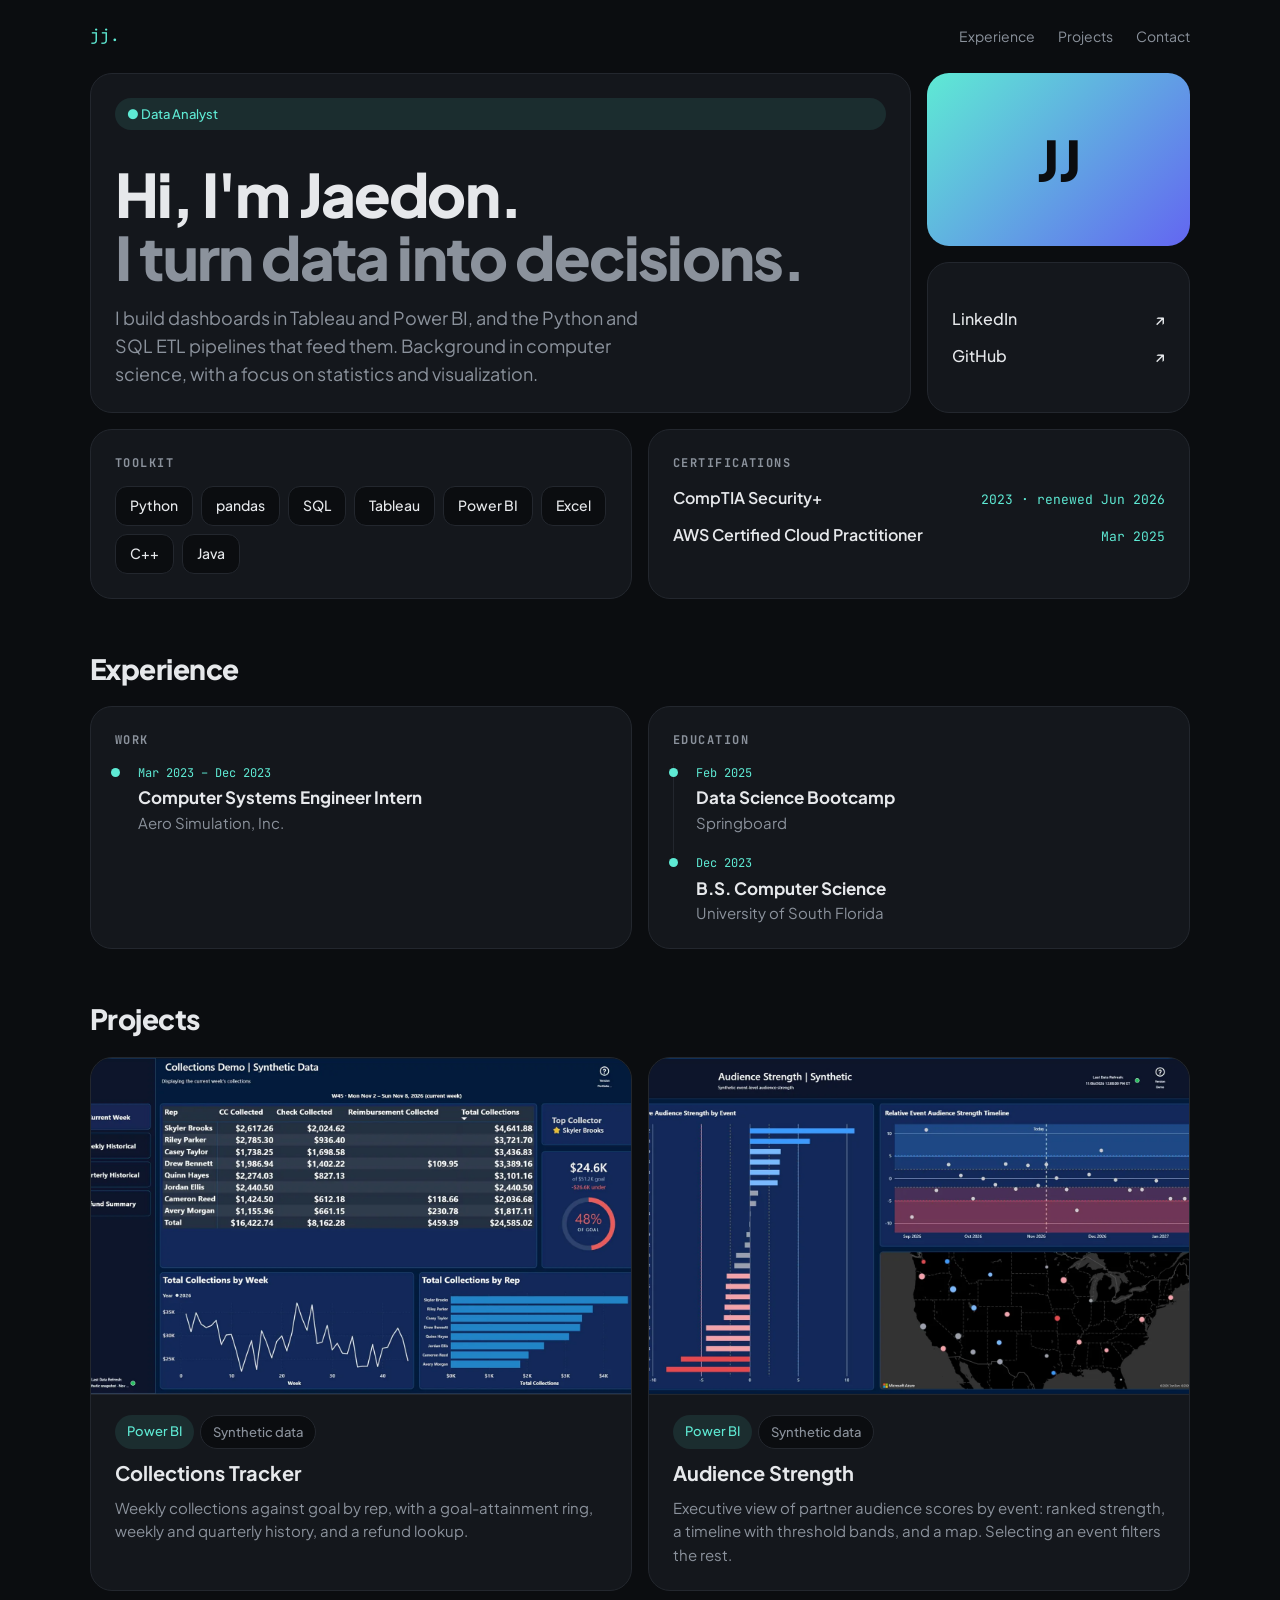
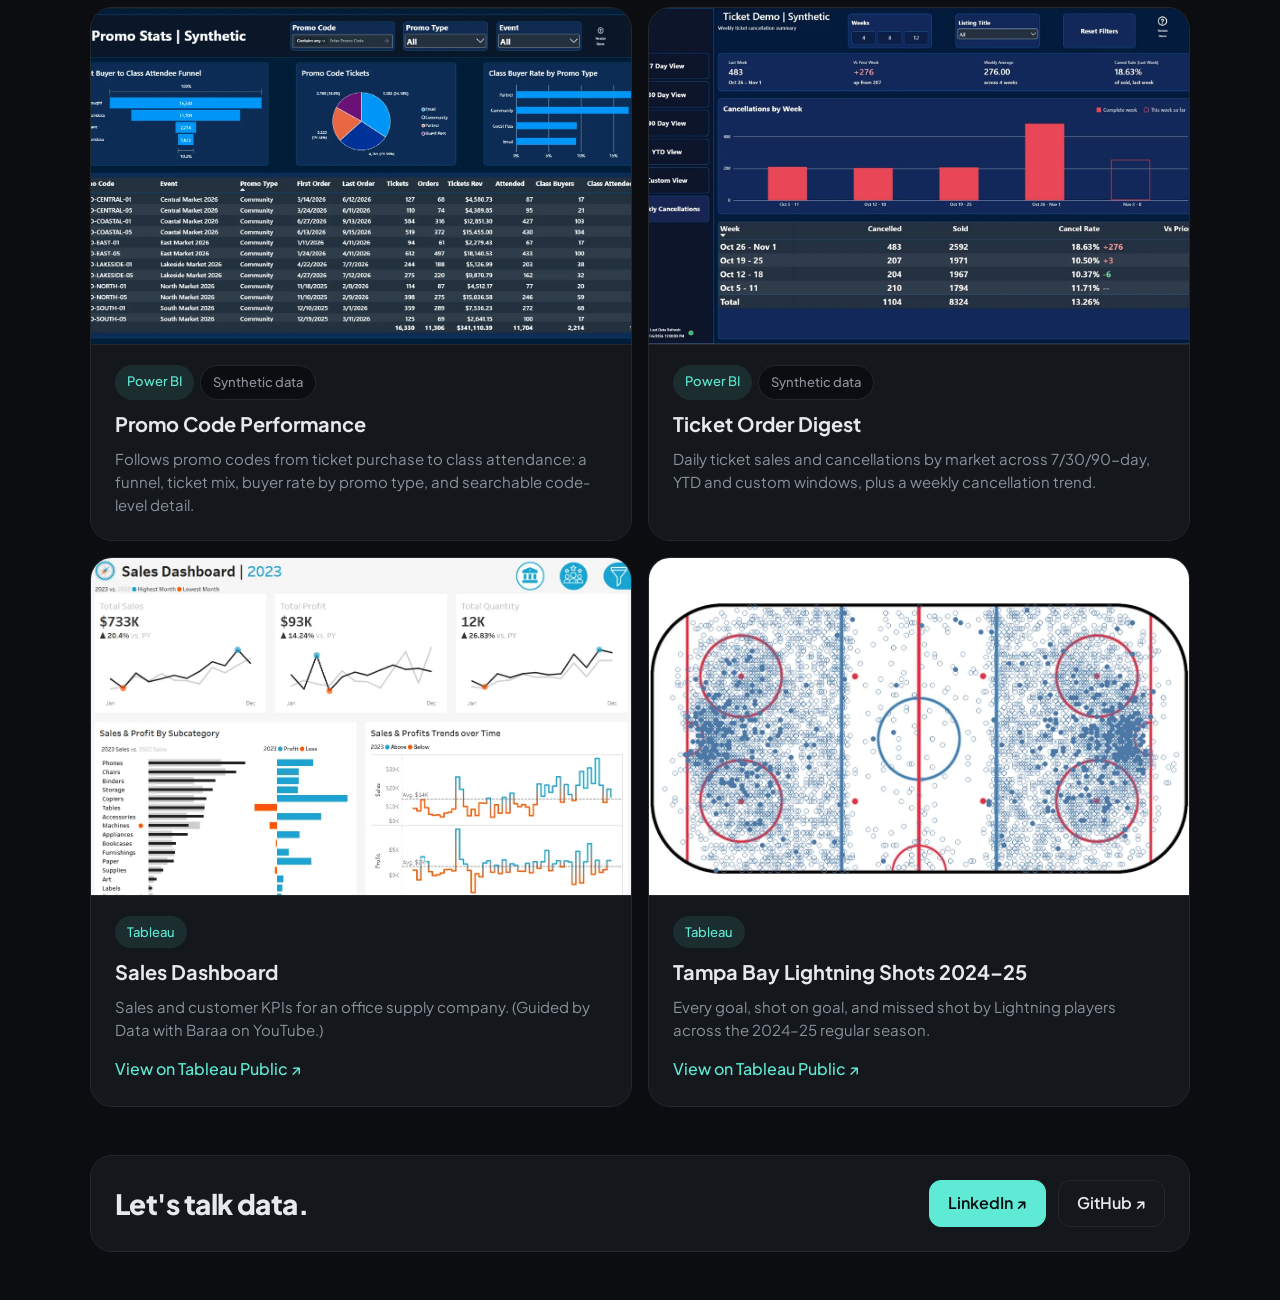
==== index.html @ 26c94469 "Redesign portfolio as a dark bento layout Replace the StyleShout "Augustine" template with a hand-wr" ====
<!doctype html>
<html lang="en">
<head>
  <meta charset="utf-8">
  <meta name="viewport" content="width=device-width, initial-scale=1">
  <title>Jaedon Jensen · Data Analyst</title>
  <meta name="description" content="Jaedon Jensen: data analyst working in Python, SQL, Tableau and Power BI.">

  <link rel="apple-touch-icon" sizes="180x180" href="apple-touch-icon.png">
  <link rel="icon" type="image/png" sizes="32x32" href="favicon-32x32.png">
  <link rel="icon" type="image/png" sizes="16x16" href="favicon-16x16.png">
  <link rel="manifest" href="site.webmanifest">

  <link rel="preconnect" href="https://fonts.googleapis.com">
  <link rel="preconnect" href="https://fonts.gstatic.com" crossorigin>
  <link href="https://fonts.googleapis.com/css2?family=JetBrains+Mono&family=Plus+Jakarta+Sans:wght@400;500;600;800&display=swap" rel="stylesheet">
  <link rel="stylesheet" href="css/site.css">
</head>
<body>

  <header class="site-header">
    <a class="logo" href="#top">jj.</a>
    <nav aria-label="Sections">
      <a href="#experience">Experience</a>
      <a href="#projects">Projects</a>
      <a href="#contact">Contact</a>
    </nav>
  </header>

  <main class="bento" id="top">

    <!-- Row 1–2: intro -->
    <section class="tile tile--hero" id="about">
      <span class="pill">● Data Analyst</span>
      <div>
        <h1>Hi, I'm Jaedon.<br><span>I turn data into decisions.</span></h1>
        <p>I build dashboards in Tableau and Power BI, and the Python and SQL
           ETL pipelines that feed them. Background in computer science, with a
           focus on statistics and visualization.</p>
      </div>
    </section>

    <!-- To use a headshot: replace "JJ" with
         <img src="images/headshot.jpg" alt="Jaedon Jensen">
         and remove aria-hidden. The CSS already handles the crop. -->
    <div class="tile tile--avatar" aria-hidden="true">JJ</div>

    <nav class="tile tile--links" aria-label="Profiles">
      <a href="https://www.linkedin.com/in/jaedonjensen/">LinkedIn <span>↗</span></a>
      <a href="https://github.com/jaedonjensen">GitHub <span>↗</span></a>
    </nav>

    <!-- Row 3: skills + certifications -->
    <section class="tile tile--skills">
      <h2 class="label">Toolkit</h2>
      <ul class="chips">
        <li>Python</li><li>pandas</li><li>SQL</li><li>Tableau</li>
        <li>Power BI</li><li>Excel</li><li>C++</li><li>Java</li>
      </ul>
    </section>

    <section class="tile tile--certs">
      <h2 class="label">Certifications</h2>
      <ul class="certs">
        <li><strong>CompTIA Security+</strong><span>2023 · renewed Jun 2026</span></li>
        <li><strong>AWS Certified Cloud Practitioner</strong><span>Mar 2025</span></li>
      </ul>
    </section>

    <!-- Experience + education -->
    <h2 class="bento-heading" id="experience">Experience</h2>

    <section class="tile tile--timeline" aria-labelledby="work-label">
      <h3 class="label" id="work-label">Work</h3>
      <ol class="timeline">
        <!-- TODO: Jr ETL Developer entry. Copy this shape:
        <li>
          <span class="when">Mon YYYY – Present</span>
          <strong>Jr ETL Developer</strong>
          <span class="where">Company</span>
          <ul class="bullets"><li>…</li></ul>
        </li>
        -->
        <li>
          <span class="when">Mar 2023 – Dec 2023</span>
          <strong>Computer Systems Engineer Intern</strong>
          <span class="where">Aero Simulation, Inc.</span>
        </li>
      </ol>
    </section>

    <section class="tile tile--timeline" aria-labelledby="edu-label">
      <h3 class="label" id="edu-label">Education</h3>
      <ol class="timeline">
        <li>
          <span class="when">Feb 2025</span>
          <strong>Data Science Bootcamp</strong>
          <span class="where">Springboard</span>
        </li>
        <li>
          <span class="when">Dec 2023</span>
          <strong>B.S. Computer Science</strong>
          <span class="where">University of South Florida</span>
        </li>
      </ol>
    </section>

    <!-- Projects -->
    <h2 class="bento-heading" id="projects">Projects</h2>

    <!-- Power BI: rebuilt on synthetic data. Repo links pending; uncomment once pushed. -->
    <article class="tile tile--project">
      <img src="images/projects/pbi-collections.webp" width="1600" height="900" loading="lazy"
           alt="Power BI collections dashboard with a rep table, goal-attainment ring and weekly trend">
      <div class="project-body">
        <div class="tags"><span class="pill">Power BI</span><span class="pill pill--muted">Synthetic data</span></div>
        <h3>Collections Tracker</h3>
        <p>Weekly collections against goal by rep, with a goal-attainment ring,
           weekly and quarterly history, and a refund lookup.</p>
        <!-- <a class="project-link" href="REPO_URL/tree/main/collections">View on GitHub ↗</a> -->
      </div>
    </article>

    <article class="tile tile--project">
      <img src="images/projects/pbi-audience-strength.webp" width="1600" height="900" loading="lazy"
           alt="Power BI dashboard ranking events by audience strength, with a banded timeline and US map">
      <div class="project-body">
        <div class="tags"><span class="pill">Power BI</span><span class="pill pill--muted">Synthetic data</span></div>
        <h3>Audience Strength</h3>
        <p>Executive view of partner audience scores by event: ranked strength,
           a timeline with threshold bands, and a map. Selecting an event filters the rest.</p>
        <!-- <a class="project-link" href="REPO_URL/tree/main/audience-strength">View on GitHub ↗</a> -->
      </div>
    </article>

    <article class="tile tile--project">
      <img src="images/projects/pbi-promo-tracking.webp" width="1530" height="863" loading="lazy"
           alt="Power BI promo code dashboard with a ticket-to-class funnel, ticket mix and code-level table">
      <div class="project-body">
        <div class="tags"><span class="pill">Power BI</span><span class="pill pill--muted">Synthetic data</span></div>
        <h3>Promo Code Performance</h3>
        <p>Follows promo codes from ticket purchase to class attendance: a funnel,
           ticket mix, buyer rate by promo type, and searchable code-level detail.</p>
        <!-- <a class="project-link" href="REPO_URL/tree/main/promo-tracking">View on GitHub ↗</a> -->
      </div>
    </article>

    <article class="tile tile--project">
      <img src="images/projects/pbi-ticket-digest.webp" width="1600" height="900" loading="lazy"
           alt="Power BI ticket dashboard with sold vs. cancelled KPIs and a daily bar chart">
      <div class="project-body">
        <div class="tags"><span class="pill">Power BI</span><span class="pill pill--muted">Synthetic data</span></div>
        <h3>Ticket Order Digest</h3>
        <p>Daily ticket sales and cancellations by market across 7/30/90-day, YTD and
           custom windows, plus a weekly cancellation trend.</p>
        <!-- <a class="project-link" href="REPO_URL/tree/main/ticket-digest">View on GitHub ↗</a> -->
      </div>
    </article>

    <!-- Tableau -->
    <article class="tile tile--project">
      <img src="images/projects/sales-dashboard.webp" width="1195" height="796" loading="lazy"
           alt="Tableau sales dashboard with sales, profit and customer KPIs">
      <div class="project-body">
        <div class="tags"><span class="pill">Tableau</span></div>
        <h3>Sales Dashboard</h3>
        <p>Sales and customer KPIs for an office supply company.
           (Guided by Data with Baraa on YouTube.)</p>
        <a class="project-link" href="https://public.tableau.com/app/profile/jaedon.jensen/viz/SalesDashboard_17456119623800/SalesDashboard">View on Tableau Public ↗</a>
      </div>
    </article>

    <article class="tile tile--project">
      <img src="images/projects/lightning-shots.webp" width="1195" height="796" loading="lazy"
           alt="Rink map of Tampa Bay Lightning goals, shots on goal and misses">
      <div class="project-body">
        <div class="tags"><span class="pill">Tableau</span></div>
        <h3>Tampa Bay Lightning Shots 2024–25</h3>
        <p>Every goal, shot on goal, and missed shot by Lightning players
           across the 2024–25 regular season.</p>
        <a class="project-link" href="https://public.tableau.com/app/profile/jaedon.jensen/viz/LightningGameShots2024-2025/Sheet1">View on Tableau Public ↗</a>
      </div>
    </article>

    <!-- Contact -->
    <section class="tile tile--contact" id="contact">
      <h2>Let's talk data.</h2>
      <div class="contact-links">
        <a class="btn" href="https://www.linkedin.com/in/jaedonjensen/">LinkedIn ↗</a>
        <a class="btn btn--ghost" href="https://github.com/jaedonjensen">GitHub ↗</a>
        <!-- Resume: <a class="btn btn--ghost" href="jaedon-jensen-resume.pdf" download>Resume ↓</a> -->
      </div>
    </section>

  </main>

</body>
</html>
---- css/site.css ----
/* ==========================================================
   jaedonjensen.com: dark bento layout
   All colors/sizes live here as tokens; change them in one place.
   ========================================================== */

:root {
  --bg: #0b0d10;          /* page background */
  --tile: #14171c;        /* tile surface */
  --tile-hover: #191d23;
  --line: #23272e;        /* borders, dividers */
  --text: #e6e8eb;
  --muted: #8b929c;
  --accent: #5eead4;      /* teal */
  --accent-soft: rgba(94, 234, 212, 0.1);

  --radius: 22px;
  --gap: 16px;
  --font: "Plus Jakarta Sans", system-ui, sans-serif;
  --mono: "JetBrains Mono", ui-monospace, monospace;
}

* { box-sizing: border-box; margin: 0; }

body {
  background: var(--bg);
  color: var(--text);
  font: 16px/1.55 var(--font);
  padding: 0 16px 48px;
}

a { color: inherit; }

/* ---------- header ---------- */
.site-header {
  max-width: 1100px;
  margin: 0 auto;
  padding: 24px 0;
  display: flex;
  justify-content: space-between;
  align-items: center;
}
.site-header .logo { font-family: var(--mono); color: var(--accent); text-decoration: none; }
.site-header nav a { color: var(--muted); text-decoration: none; margin-left: 20px; font-size: 14px; }
.site-header nav a:hover { color: var(--text); }

/* ---------- bento grid ---------- */
.bento {
  max-width: 1100px;
  margin: 0 auto;
  display: grid;
  grid-template-columns: repeat(4, 1fr);
  gap: var(--gap);
}

.tile {
  background: var(--tile);
  border: 1px solid var(--line);
  border-radius: var(--radius);
  padding: 24px;
}

.label {
  font-family: var(--mono);
  font-size: 12px;
  text-transform: uppercase;
  letter-spacing: 0.12em;
  color: var(--muted);
  margin-bottom: 14px;
}

.pill {
  display: inline-block;
  background: var(--accent-soft);
  color: var(--accent);
  padding: 6px 12px;
  border-radius: 999px;
  font-size: 13px;
  font-weight: 500;
}

/* hero: 3 columns wide, 2 rows tall */
.tile--hero {
  grid-column: span 3;
  grid-row: span 2;
  min-height: 340px;
  display: flex;
  flex-direction: column;
  justify-content: space-between;
  gap: 32px;
}
.tile--hero h1 {
  font-size: clamp(36px, 5vw, 60px);
  font-weight: 800;
  letter-spacing: -0.03em;
  line-height: 1.05;
}
.tile--hero h1 span { color: var(--muted); }
.tile--hero p { color: var(--muted); max-width: 540px; font-size: 18px; margin-top: 16px; }

.tile--avatar {
  display: grid;
  place-items: center;
  font-size: 56px;
  font-weight: 800;
  color: var(--bg);
  background: linear-gradient(135deg, var(--accent), #6366f1);
  border: 0;
}

/* headshot drop-in: fills the tile, cropped to the face area */
.tile--avatar:has(img) { padding: 0; overflow: hidden; background: var(--tile); }
.tile--avatar img { width: 100%; height: 100%; object-fit: cover; object-position: center 25%; display: block; }

.tile--links { display: flex; flex-direction: column; justify-content: center; gap: 12px; }
.tile--links a { display: flex; justify-content: space-between; text-decoration: none; font-weight: 500; }
.tile--links a:hover { color: var(--accent); }

.tile--skills,
.tile--certs { grid-column: span 2; }

.chips { display: flex; flex-wrap: wrap; gap: 8px; list-style: none; padding: 0; }
.chips li {
  padding: 8px 14px;
  border-radius: 12px;
  background: var(--bg);
  border: 1px solid var(--line);
  font-size: 14px;
  font-weight: 500;
}

.certs { list-style: none; padding: 0; display: grid; gap: 12px; }
.certs li { display: flex; justify-content: space-between; gap: 16px; align-items: baseline; }
.certs strong { font-weight: 600; }
.certs span { font-family: var(--mono); font-size: 13px; color: var(--accent); white-space: nowrap; }

/* ---------- section headings (full-width row in the grid) ---------- */
.bento-heading {
  grid-column: 1 / -1;          /* span every column, whatever the count */
  font-size: 28px;
  font-weight: 800;
  letter-spacing: -0.02em;
  margin-top: 32px;
  scroll-margin-top: 24px;      /* breathing room when jumped to from the nav */
}

/* ---------- experience timeline ---------- */
.tile--timeline { grid-column: span 2; }

.timeline { list-style: none; padding: 0; }
.timeline > li {
  position: relative;
  padding: 0 0 20px 22px;
  border-left: 1px solid var(--line);
  display: flex;
  flex-direction: column;
}
.timeline > li:last-child { padding-bottom: 0; border-left-color: transparent; }
.timeline > li::before {            /* the dot on the line */
  content: "";
  position: absolute;
  left: -5px;
  top: 4px;
  width: 9px;
  height: 9px;
  border-radius: 50%;
  background: var(--accent);
}
.timeline .when { font-family: var(--mono); font-size: 12px; color: var(--accent); }
.timeline strong { font-size: 17px; margin-top: 2px; }
.timeline .where { color: var(--muted); font-size: 15px; }
.bullets { margin-top: 8px; padding-left: 18px; color: var(--muted); font-size: 15px; }
.bullets li + li { margin-top: 4px; }

/* ---------- project tiles ---------- */
.tile--project {
  grid-column: span 2;
  padding: 0;
  overflow: hidden;             /* clip the image to the rounded corners */
  display: flex;
  flex-direction: column;
  transition: border-color 0.2s, transform 0.2s;
}
.tile--project:hover { border-color: var(--accent); transform: translateY(-2px); }
.tile--project img {
  width: 100%;
  height: auto;
  aspect-ratio: 16 / 10;
  object-fit: cover;
  object-position: top;
  display: block;
  border-bottom: 1px solid var(--line);
}
.project-body { padding: 20px 24px 24px; display: flex; flex-direction: column; gap: 8px; flex: 1; }
.tags { display: flex; flex-wrap: wrap; gap: 6px; }
.pill--muted { background: var(--bg); color: var(--muted); border: 1px solid var(--line); }
.project-body h3 { font-size: 20px; }
.project-body p { color: var(--muted); font-size: 15px; }
.project-link { margin-top: auto; padding-top: 8px; font-weight: 500; text-decoration: none; color: var(--accent); }
.project-link:hover { text-decoration: underline; }

/* ---------- contact ---------- */
.tile--contact {
  grid-column: 1 / -1;
  margin-top: 32px;
  display: flex;
  flex-wrap: wrap;
  gap: 20px;
  align-items: center;
  justify-content: space-between;
  scroll-margin-top: 24px;
}
.tile--contact h2 { font-size: 28px; font-weight: 800; letter-spacing: -0.02em; }
.contact-links { display: flex; flex-wrap: wrap; gap: 12px; }

.btn {
  padding: 10px 18px;
  border-radius: 12px;
  background: var(--accent);
  color: var(--bg);
  border: 1px solid var(--accent);
  font-weight: 600;
  text-decoration: none;
}
.btn--ghost { background: transparent; color: var(--text); border-color: var(--line); }
.btn:hover { filter: brightness(1.1); }
.btn--ghost:hover { border-color: var(--accent); }

/* ---------- responsive ---------- */
@media (max-width: 860px) {
  .bento { grid-template-columns: repeat(2, 1fr); }
  .tile--hero { grid-column: span 2; grid-row: auto; }
}

@media (max-width: 560px) {
  .bento { grid-template-columns: 1fr; }
  .tile--hero, .tile--skills, .tile--certs, .tile--project, .tile--timeline { grid-column: auto; }
  .tile--avatar { min-height: 140px; }
  .site-header nav a:not(:last-child) { display: none; }
}
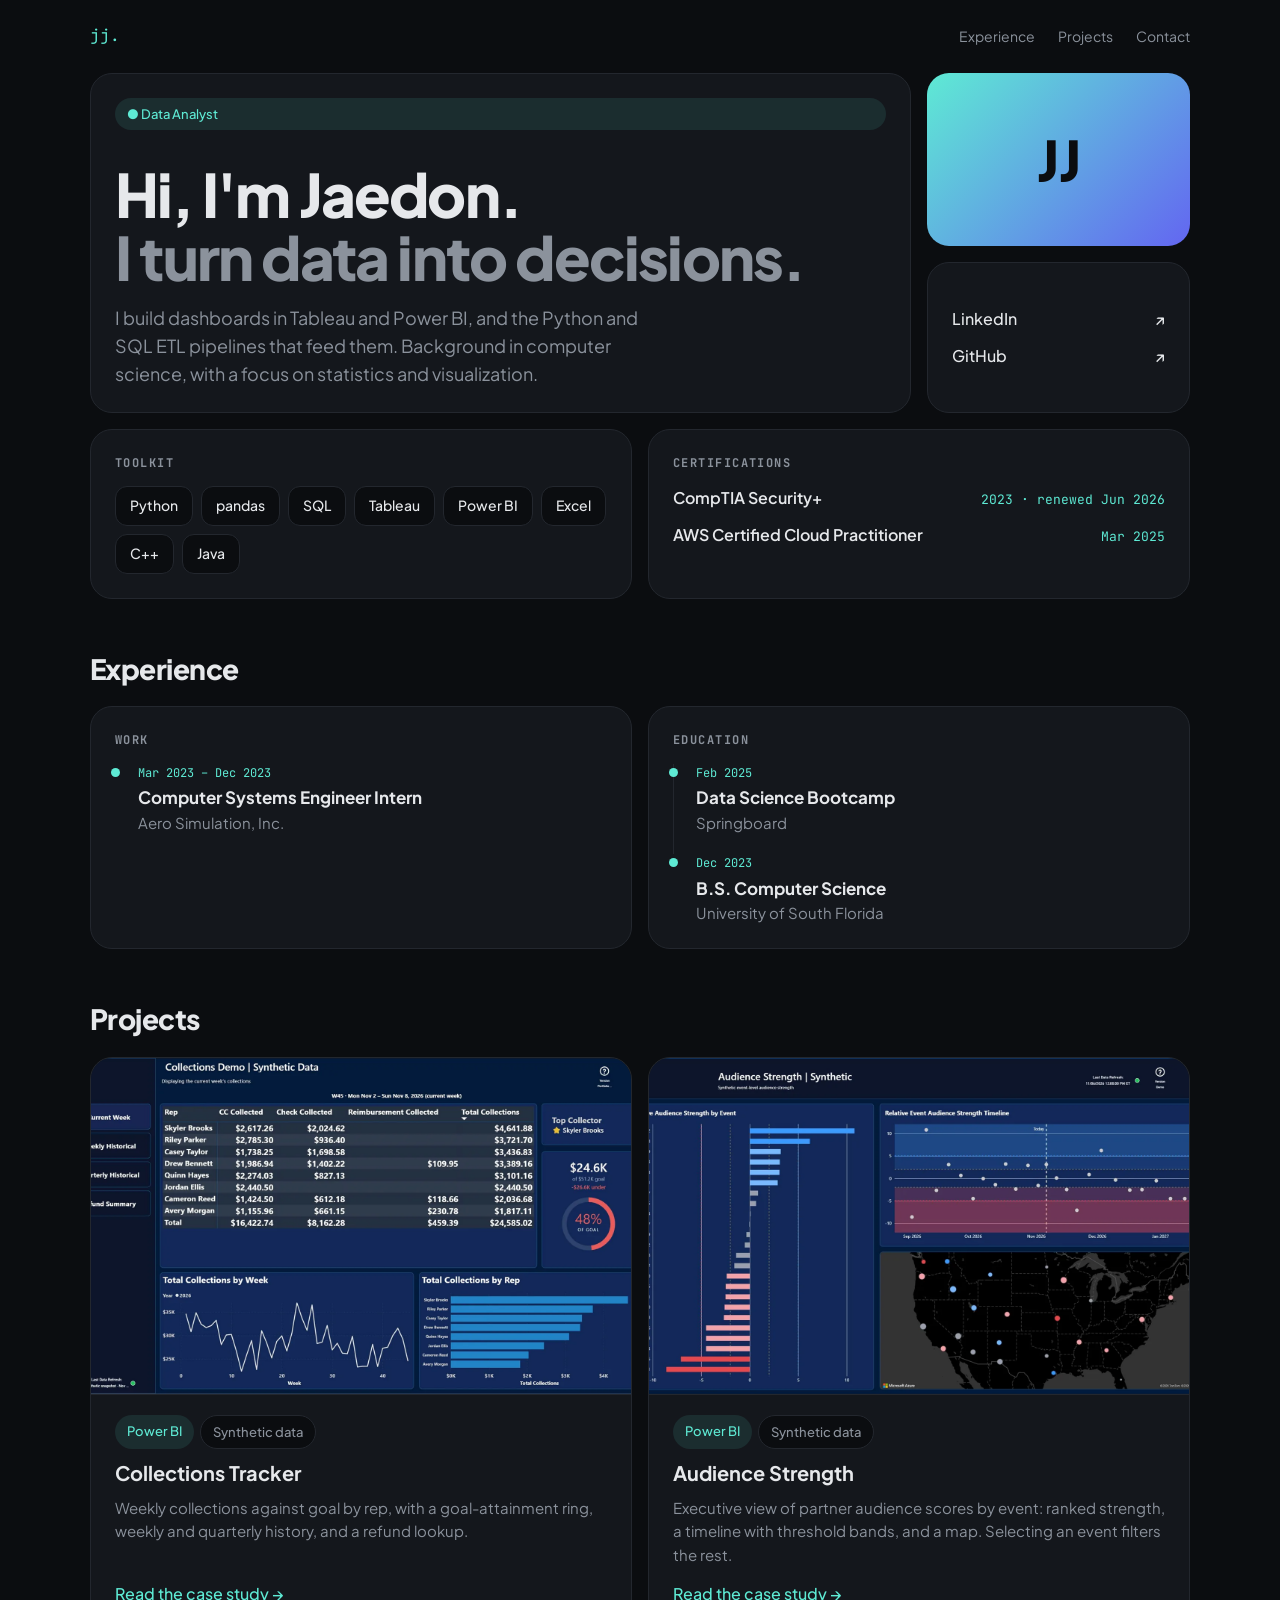
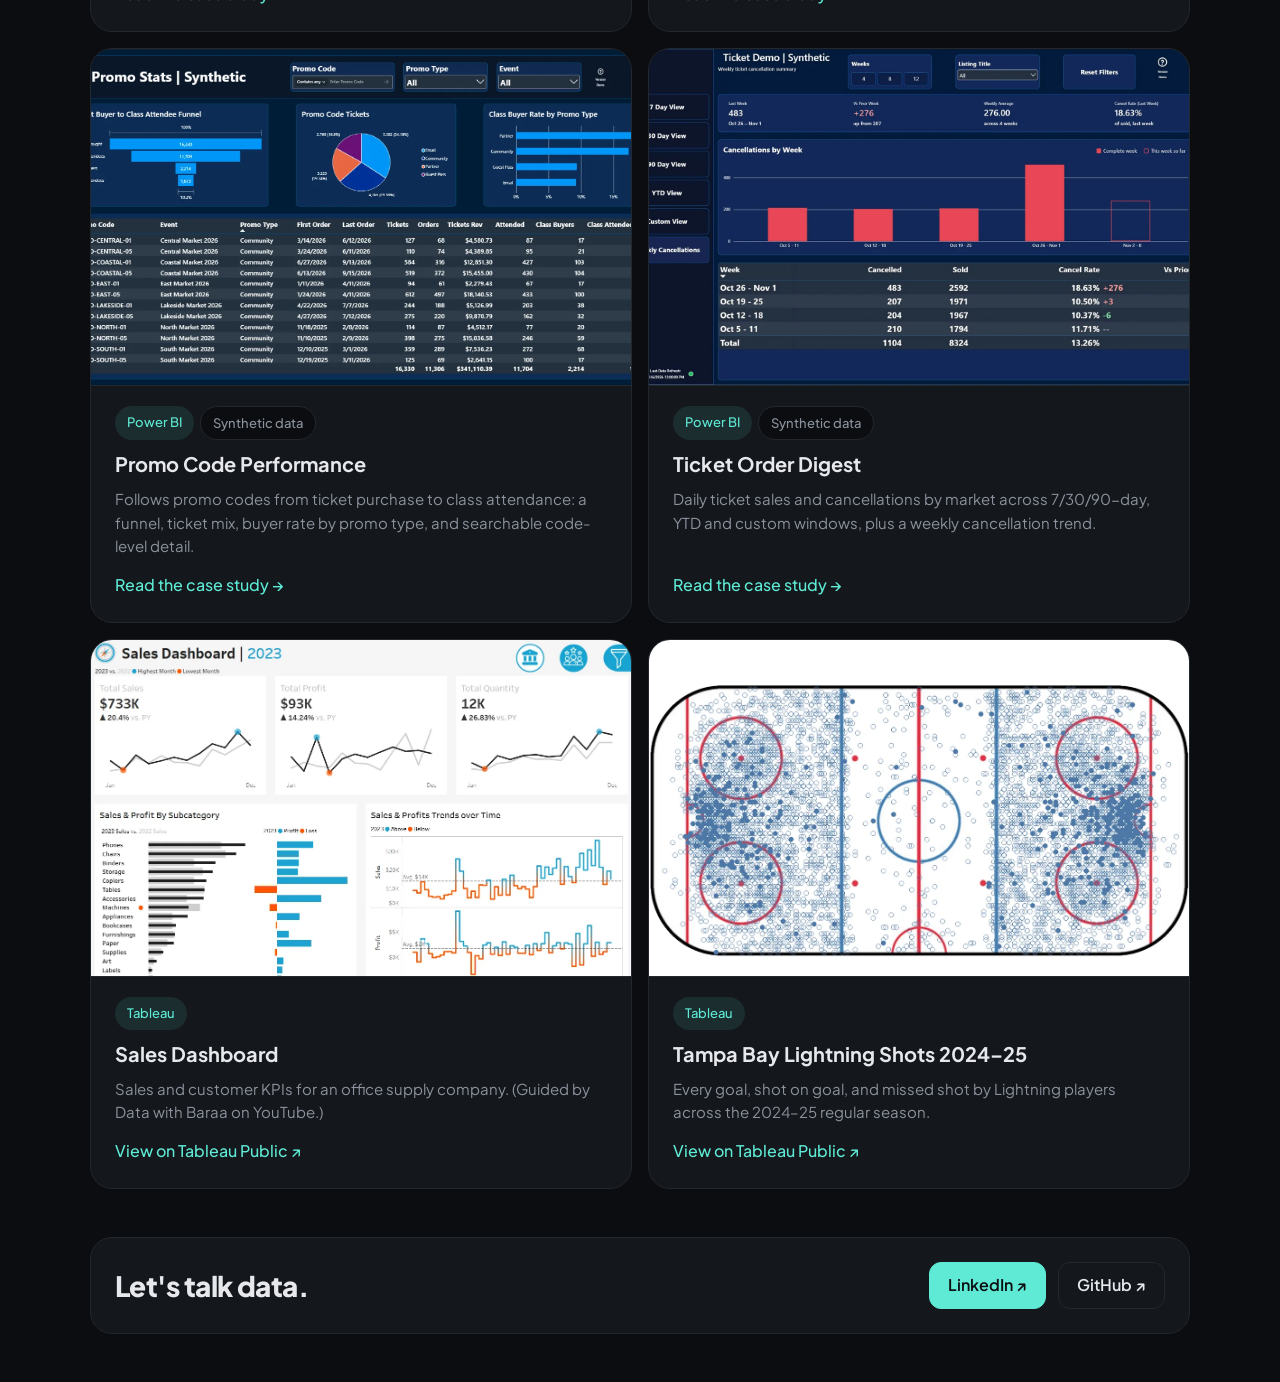
==== commit 34d3dc43: "Add Power BI case-study pages - New projects/ pages for Collections, Audience Strength, Promo Code  " ====
--- a/index.html
+++ b/index.html
@@ -6,6 +6,7 @@
   <title>Jaedon Jensen · Data Analyst</title>
   <meta name="description" content="Jaedon Jensen: data analyst working in Python, SQL, Tableau and Power BI.">
 
+  <link rel="icon" href="favicon.svg" type="image/svg+xml">
   <link rel="apple-touch-icon" sizes="180x180" href="apple-touch-icon.png">
   <link rel="icon" type="image/png" sizes="32x32" href="favicon-32x32.png">
   <link rel="icon" type="image/png" sizes="16x16" href="favicon-16x16.png">
@@ -14,7 +15,7 @@
   <link rel="preconnect" href="https://fonts.googleapis.com">
   <link rel="preconnect" href="https://fonts.gstatic.com" crossorigin>
   <link href="https://fonts.googleapis.com/css2?family=JetBrains+Mono&family=Plus+Jakarta+Sans:wght@400;500;600;800&display=swap" rel="stylesheet">
-  <link rel="stylesheet" href="css/site.css">
+  <link rel="stylesheet" href="css/site.css?v=3">
 </head>
 <body>
 
@@ -108,7 +109,7 @@
     <!-- Projects -->
     <h2 class="bento-heading" id="projects">Projects</h2>
 
-    <!-- Power BI: rebuilt on synthetic data. Repo links pending; uncomment once pushed. -->
+    <!-- Power BI: rebuilt on synthetic data; each links to a case study in projects/ -->
     <article class="tile tile--project">
       <img src="images/projects/pbi-collections.webp" width="1600" height="900" loading="lazy"
            alt="Power BI collections dashboard with a rep table, goal-attainment ring and weekly trend">
@@ -117,7 +118,7 @@
         <h3>Collections Tracker</h3>
         <p>Weekly collections against goal by rep, with a goal-attainment ring,
            weekly and quarterly history, and a refund lookup.</p>
-        <!-- <a class="project-link" href="REPO_URL/tree/main/collections">View on GitHub ↗</a> -->
+        <a class="project-link" href="projects/collections.html">Read the case study →</a>
       </div>
     </article>
 
@@ -129,7 +130,7 @@
         <h3>Audience Strength</h3>
         <p>Executive view of partner audience scores by event: ranked strength,
            a timeline with threshold bands, and a map. Selecting an event filters the rest.</p>
-        <!-- <a class="project-link" href="REPO_URL/tree/main/audience-strength">View on GitHub ↗</a> -->
+        <a class="project-link" href="projects/audience-strength.html">Read the case study →</a>
       </div>
     </article>
 
@@ -141,19 +142,19 @@
         <h3>Promo Code Performance</h3>
         <p>Follows promo codes from ticket purchase to class attendance: a funnel,
            ticket mix, buyer rate by promo type, and searchable code-level detail.</p>
-        <!-- <a class="project-link" href="REPO_URL/tree/main/promo-tracking">View on GitHub ↗</a> -->
+        <a class="project-link" href="projects/promo-tracking.html">Read the case study →</a>
       </div>
     </article>
 
     <article class="tile tile--project">
       <img src="images/projects/pbi-ticket-digest.webp" width="1600" height="900" loading="lazy"
-           alt="Power BI ticket dashboard with sold vs. cancelled KPIs and a daily bar chart">
+           alt="Power BI weekly cancellations view with KPIs and a bar chart of cancellations by week">
       <div class="project-body">
         <div class="tags"><span class="pill">Power BI</span><span class="pill pill--muted">Synthetic data</span></div>
         <h3>Ticket Order Digest</h3>
         <p>Daily ticket sales and cancellations by market across 7/30/90-day, YTD and
            custom windows, plus a weekly cancellation trend.</p>
-        <!-- <a class="project-link" href="REPO_URL/tree/main/ticket-digest">View on GitHub ↗</a> -->
+        <a class="project-link" href="projects/ticket-digest.html">Read the case study →</a>
       </div>
     </article>
 
--- a/css/site.css
+++ b/css/site.css
@@ -198,6 +198,28 @@
 .project-link { margin-top: auto; padding-top: 8px; font-weight: 500; text-decoration: none; color: var(--accent); }
 .project-link:hover { text-decoration: underline; }
 
+/* ---------- case-study pages (projects/*.html) ---------- */
+.tile--wide { grid-column: 1 / -1; }
+.tile--half { grid-column: span 2; }
+
+.case-hero { display: flex; flex-direction: column; gap: 14px; padding: 32px; }
+.case-hero h1 { font-size: clamp(32px, 5vw, 52px); font-weight: 800; letter-spacing: -0.03em; line-height: 1.05; }
+.case-hero .question { font-size: 20px; font-weight: 600; color: var(--accent); }
+.case-hero p:not(.question) { color: var(--muted); max-width: 720px; font-size: 17px; }
+
+.shot { padding: 0; overflow: hidden; }
+.shot img { width: 100%; height: auto; display: block; }
+.shot figcaption { padding: 12px 20px; font-size: 14px; color: var(--muted); border-top: 1px solid var(--line); }
+
+.prose ul { padding-left: 18px; display: grid; gap: 10px; color: var(--muted); }
+.prose strong { color: var(--text); font-weight: 600; }
+
+.data-note p { color: var(--muted); font-size: 15px; max-width: 820px; }
+
+.case-nav { display: flex; justify-content: space-between; gap: 16px; flex-wrap: wrap; }
+.case-nav a { color: var(--accent); text-decoration: none; font-weight: 600; }
+.case-nav a:hover { text-decoration: underline; }
+
 /* ---------- contact ---------- */
 .tile--contact {
   grid-column: 1 / -1;
@@ -233,7 +255,8 @@
 
 @media (max-width: 560px) {
   .bento { grid-template-columns: 1fr; }
-  .tile--hero, .tile--skills, .tile--certs, .tile--project, .tile--timeline { grid-column: auto; }
+  .tile--hero, .tile--skills, .tile--certs, .tile--project, .tile--timeline, .tile--half { grid-column: auto; }
+  .case-hero { padding: 24px; }
   .tile--avatar { min-height: 140px; }
   .site-header nav a:not(:last-child) { display: none; }
 }
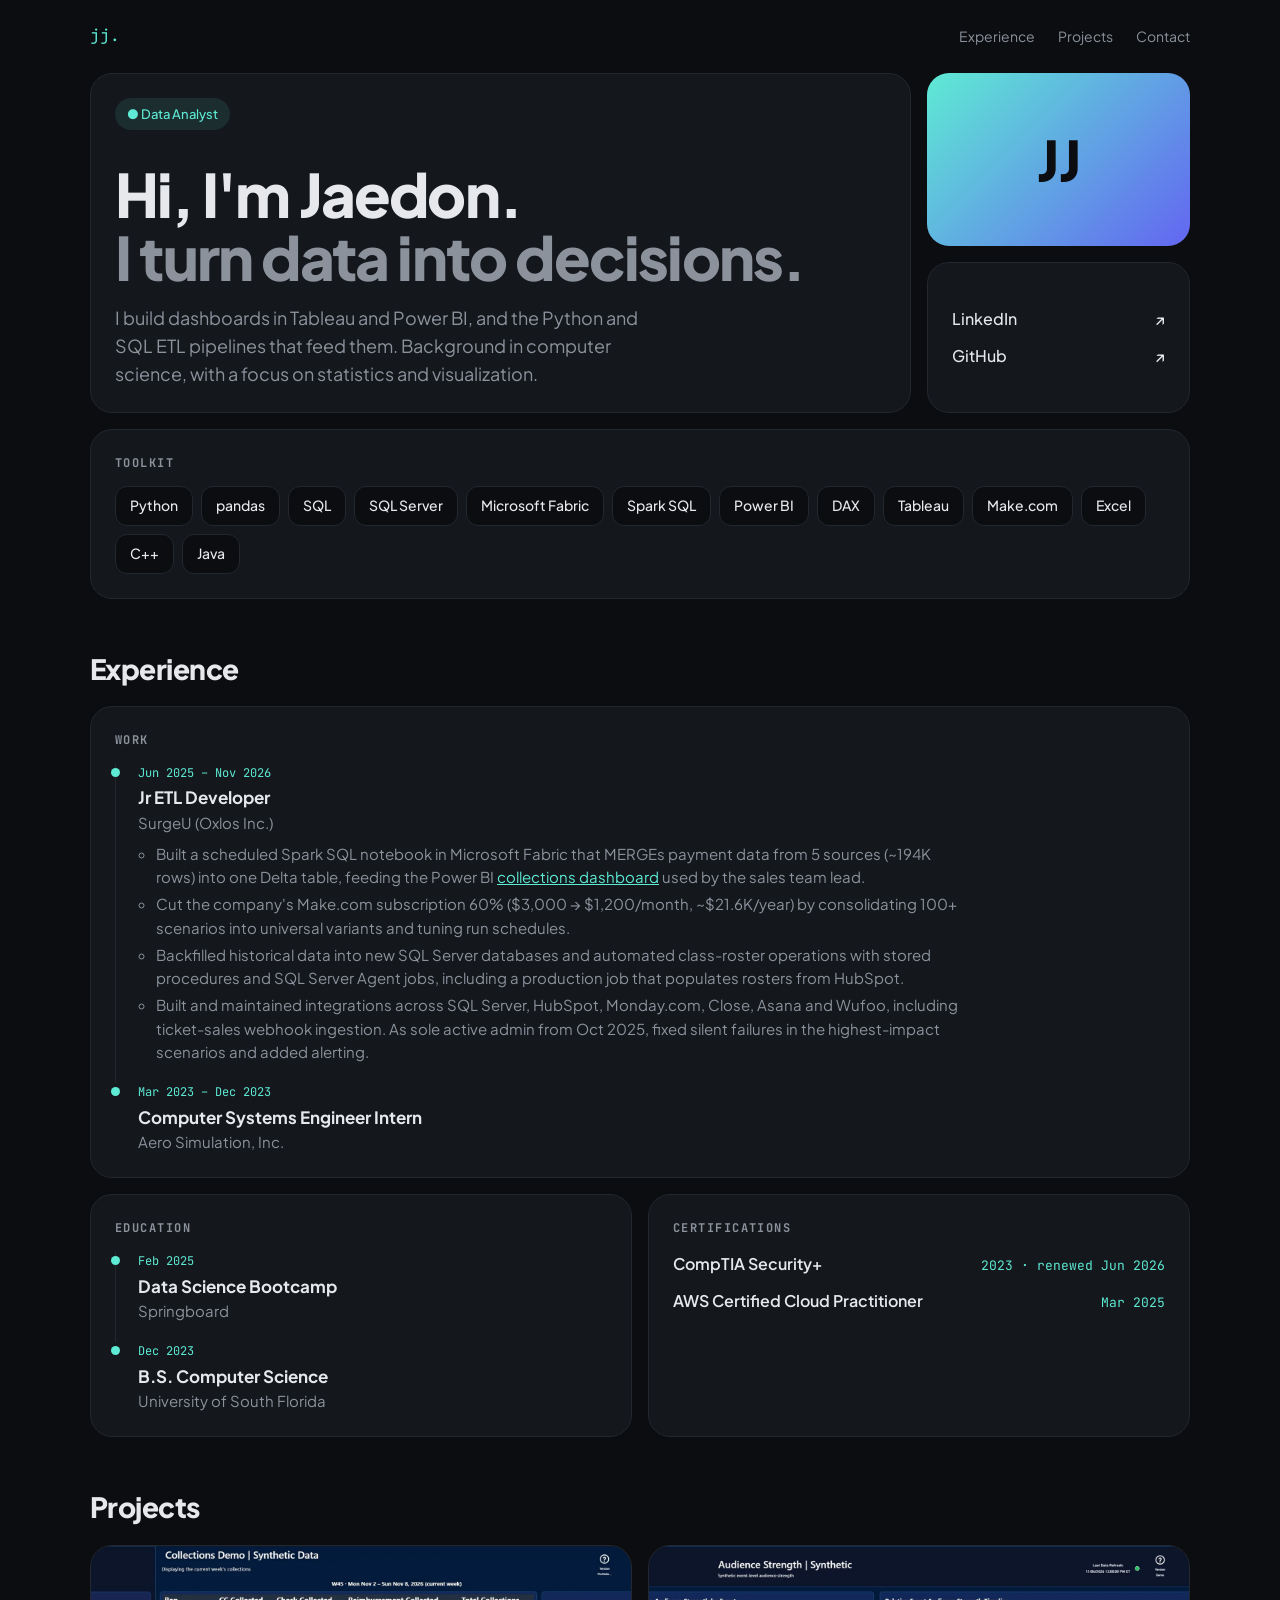
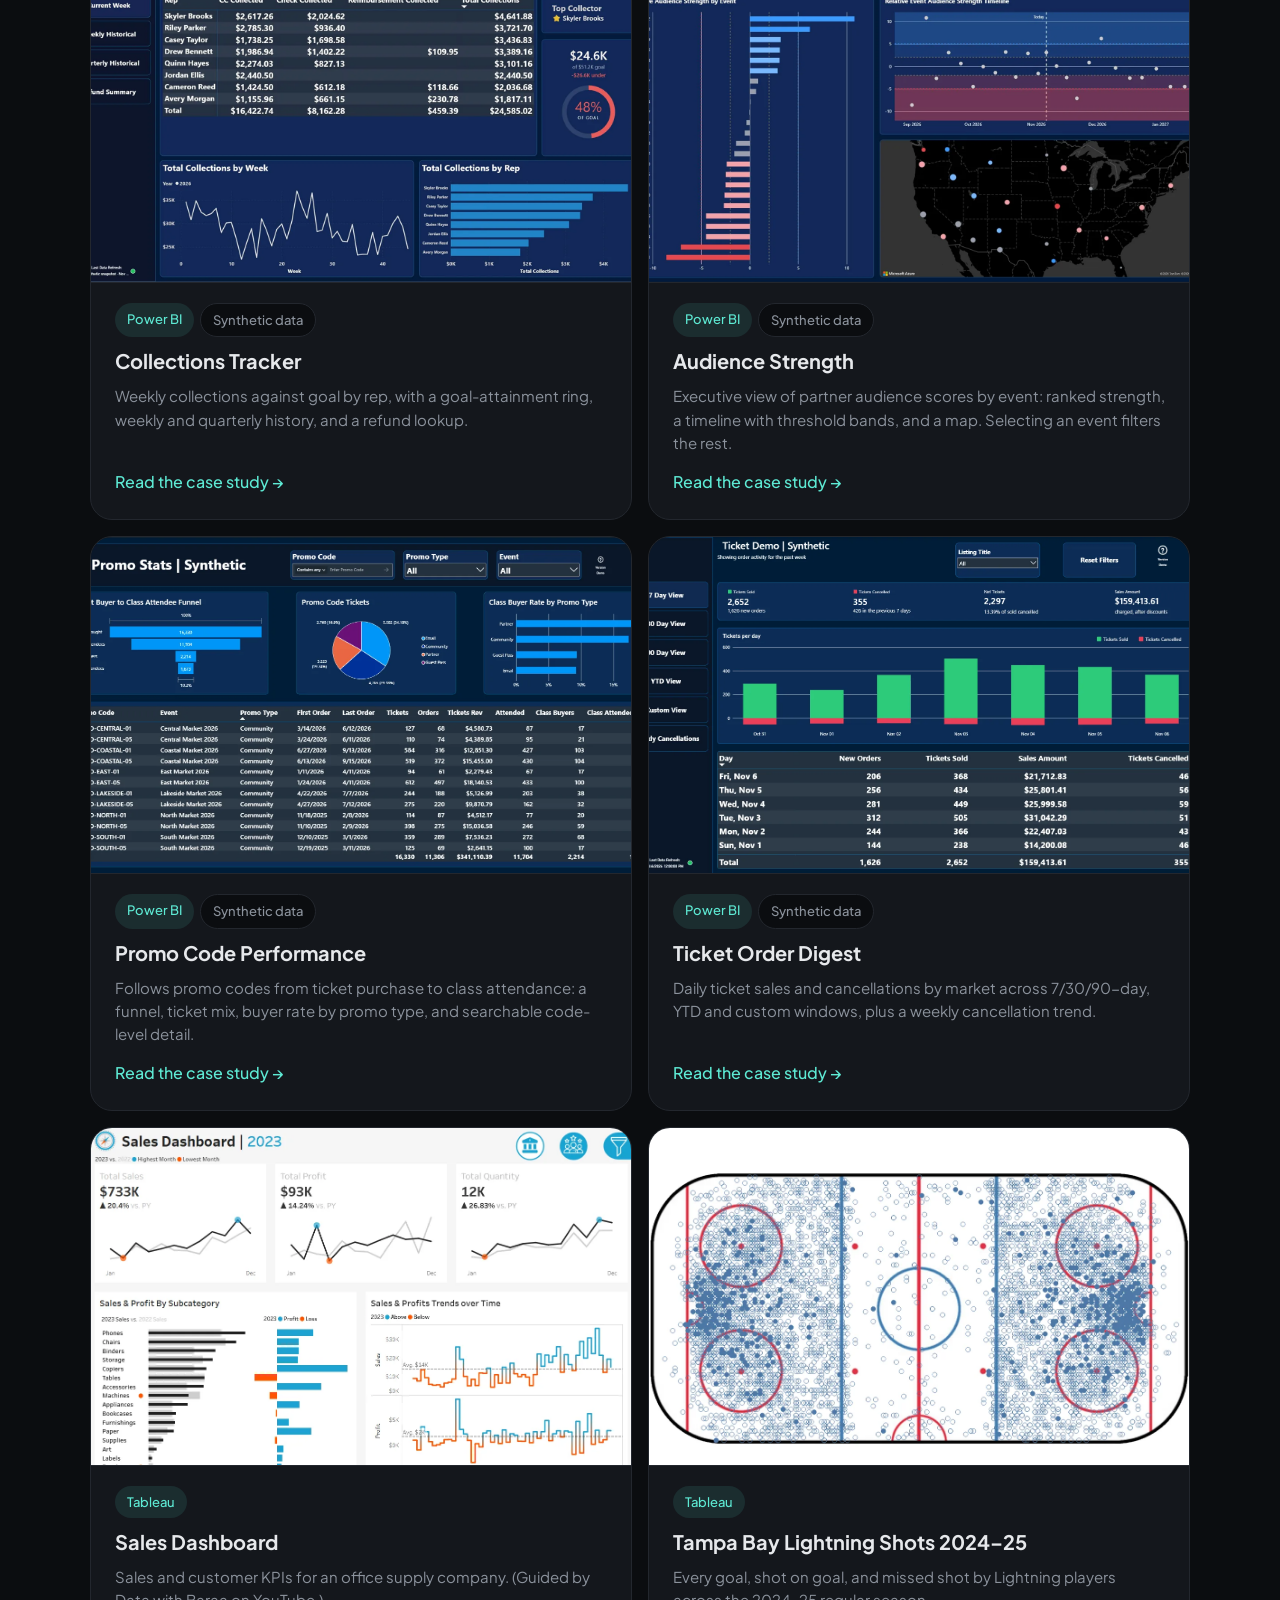
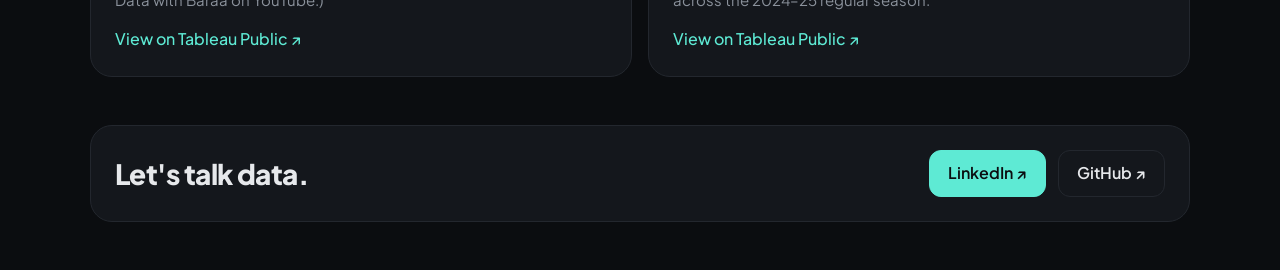
==== commit db00a861: "Add Jr ETL Developer role and Ticket Digest overview - Experience: SurgeU (Oxlos Inc.) Jr ETL Develo" ====
--- a/index.html
+++ b/index.html
@@ -15,7 +15,7 @@
   <link rel="preconnect" href="https://fonts.googleapis.com">
   <link rel="preconnect" href="https://fonts.gstatic.com" crossorigin>
   <link href="https://fonts.googleapis.com/css2?family=JetBrains+Mono&family=Plus+Jakarta+Sans:wght@400;500;600;800&display=swap" rel="stylesheet">
-  <link rel="stylesheet" href="css/site.css?v=3">
+  <link rel="stylesheet" href="css/site.css?v=4">
 </head>
 <body>
 
@@ -52,60 +52,71 @@
     </nav>
 
     <!-- Row 3: skills + certifications -->
-    <section class="tile tile--skills">
+    <section class="tile tile--wide tile--skills">
       <h2 class="label">Toolkit</h2>
       <ul class="chips">
-        <li>Python</li><li>pandas</li><li>SQL</li><li>Tableau</li>
-        <li>Power BI</li><li>Excel</li><li>C++</li><li>Java</li>
+        <li>Python</li><li>pandas</li><li>SQL</li><li>SQL Server</li>
+        <li>Microsoft Fabric</li><li>Spark SQL</li><li>Power BI</li><li>DAX</li>
+        <li>Tableau</li><li>Make.com</li><li>Excel</li><li>C++</li><li>Java</li>
       </ul>
     </section>
 
+
+    <!-- Experience + education -->
+    <h2 class="bento-heading" id="experience">Experience</h2>
+
+    <section class="tile tile--wide" aria-labelledby="work-label">
+      <h3 class="label" id="work-label">Work</h3>
+      <ol class="timeline">
+        <li>
+          <span class="when">Jun 2025 – Nov 2026</span>
+          <strong>Jr ETL Developer</strong>
+          <span class="where">SurgeU (Oxlos Inc.)</span>
+          <ul class="bullets">
+            <li>Built a scheduled Spark SQL notebook in Microsoft Fabric that MERGEs payment data
+                from 5 sources (~194K rows) into one Delta table, feeding the Power BI
+                <a href="projects/collections.html">collections dashboard</a> used by the sales team lead.</li>
+            <li>Cut the company's Make.com subscription 60% ($3,000 → $1,200/month, ~$21.6K/year)
+                by consolidating 100+ scenarios into universal variants and tuning run schedules.</li>
+            <li>Backfilled historical data into new SQL Server databases and automated class-roster
+                operations with stored procedures and SQL Server Agent jobs, including a production
+                job that populates rosters from HubSpot.</li>
+            <li>Built and maintained integrations across SQL Server, HubSpot, Monday.com, Close, Asana
+                and Wufoo, including ticket-sales webhook ingestion. As sole active admin from Oct 2025,
+                fixed silent failures in the highest-impact scenarios and added alerting.</li>
+          </ul>
+        </li>
+        <li>
+          <span class="when">Mar 2023 – Dec 2023</span>
+          <strong>Computer Systems Engineer Intern</strong>
+          <span class="where">Aero Simulation, Inc.</span>
+        </li>
+      </ol>
+    </section>
+
+    <section class="tile tile--timeline" aria-labelledby="edu-label">
+      <h3 class="label" id="edu-label">Education</h3>
+      <ol class="timeline">
+        <li>
+          <span class="when">Feb 2025</span>
+          <strong>Data Science Bootcamp</strong>
+          <span class="where">Springboard</span>
+        </li>
+        <li>
+          <span class="when">Dec 2023</span>
+          <strong>B.S. Computer Science</strong>
+          <span class="where">University of South Florida</span>
+        </li>
+      </ol>
+    </section>
     <section class="tile tile--certs">
-      <h2 class="label">Certifications</h2>
+      <h3 class="label">Certifications</h3>
       <ul class="certs">
         <li><strong>CompTIA Security+</strong><span>2023 · renewed Jun 2026</span></li>
         <li><strong>AWS Certified Cloud Practitioner</strong><span>Mar 2025</span></li>
       </ul>
     </section>
 
-    <!-- Experience + education -->
-    <h2 class="bento-heading" id="experience">Experience</h2>
-
-    <section class="tile tile--timeline" aria-labelledby="work-label">
-      <h3 class="label" id="work-label">Work</h3>
-      <ol class="timeline">
-        <!-- TODO: Jr ETL Developer entry. Copy this shape:
-        <li>
-          <span class="when">Mon YYYY – Present</span>
-          <strong>Jr ETL Developer</strong>
-          <span class="where">Company</span>
-          <ul class="bullets"><li>…</li></ul>
-        </li>
-        -->
-        <li>
-          <span class="when">Mar 2023 – Dec 2023</span>
-          <strong>Computer Systems Engineer Intern</strong>
-          <span class="where">Aero Simulation, Inc.</span>
-        </li>
-      </ol>
-    </section>
-
-    <section class="tile tile--timeline" aria-labelledby="edu-label">
-      <h3 class="label" id="edu-label">Education</h3>
-      <ol class="timeline">
-        <li>
-          <span class="when">Feb 2025</span>
-          <strong>Data Science Bootcamp</strong>
-          <span class="where">Springboard</span>
-        </li>
-        <li>
-          <span class="when">Dec 2023</span>
-          <strong>B.S. Computer Science</strong>
-          <span class="where">University of South Florida</span>
-        </li>
-      </ol>
-    </section>
-
     <!-- Projects -->
     <h2 class="bento-heading" id="projects">Projects</h2>
 
@@ -147,8 +158,8 @@
     </article>
 
     <article class="tile tile--project">
-      <img src="images/projects/pbi-ticket-digest.webp" width="1600" height="900" loading="lazy"
-           alt="Power BI weekly cancellations view with KPIs and a bar chart of cancellations by week">
+      <img src="images/projects/pbi-ticket-digest.webp" width="1529" height="860" loading="lazy"
+           alt="Power BI ticket dashboard with sold vs. cancelled KPIs and a daily bar chart">
       <div class="project-body">
         <div class="tags"><span class="pill">Power BI</span><span class="pill pill--muted">Synthetic data</span></div>
         <h3>Ticket Order Digest</h3>
--- a/css/site.css
+++ b/css/site.css
@@ -88,6 +88,7 @@
   justify-content: space-between;
   gap: 32px;
 }
+.tile--hero .pill { align-self: flex-start; }  /* don't stretch to the tile's width */
 .tile--hero h1 {
   font-size: clamp(36px, 5vw, 60px);
   font-weight: 800;
@@ -168,8 +169,9 @@
 .timeline .when { font-family: var(--mono); font-size: 12px; color: var(--accent); }
 .timeline strong { font-size: 17px; margin-top: 2px; }
 .timeline .where { color: var(--muted); font-size: 15px; }
-.bullets { margin-top: 8px; padding-left: 18px; color: var(--muted); font-size: 15px; }
+.bullets { margin-top: 8px; padding-left: 18px; color: var(--muted); font-size: 15px; max-width: 820px; }
 .bullets li + li { margin-top: 4px; }
+.bullets a { color: var(--accent); }
 
 /* ---------- project tiles ---------- */
 .tile--project {
